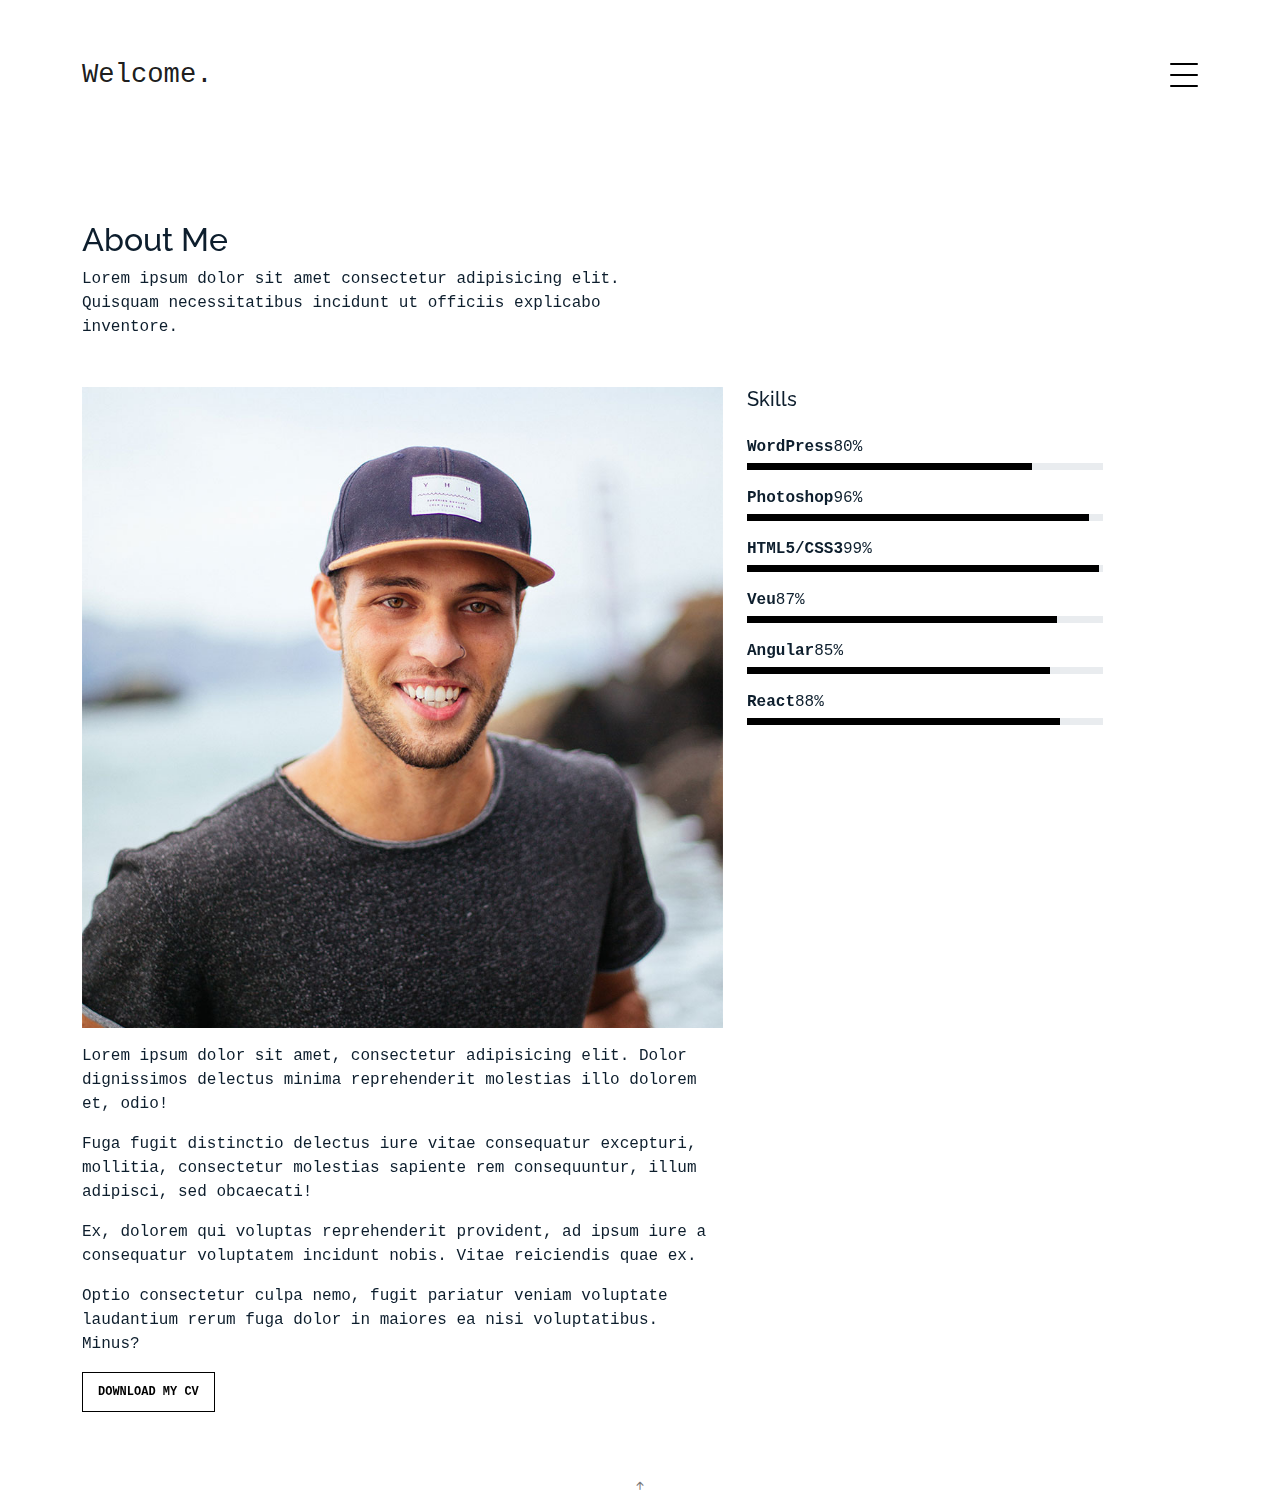
==== about.html @ fb6b013c "New Start" ====
<!DOCTYPE html>
<html lang="en">

<head>
  <meta charset="utf-8">
  <meta content="width=device-width, initial-scale=1.0" name="viewport">

  <title>Dat Luu Portfolio - About</title>
  <meta content="" name="description">
  <meta content="" name="keywords">

  <!-- Favicons -->
  <link href="assets/img/favicon.png" rel="icon">
  <link href="assets/img/apple-touch-icon.png" rel="apple-touch-icon">

  <!-- Google Fonts -->
  <link href="https://fonts.googleapis.com/css?family=https://fonts.googleapis.com/css?family=Inconsolata:400,500,600,700|Raleway:400,400i,500,500i,600,600i,700,700i" rel="stylesheet">

  <!-- Vendor CSS Files -->
  <link href="assets/vendor/aos/aos.css" rel="stylesheet">
  <link href="assets/vendor/bootstrap/css/bootstrap.min.css" rel="stylesheet">
  <link href="assets/vendor/bootstrap-icons/bootstrap-icons.css" rel="stylesheet">
  <link href="assets/vendor/swiper/swiper-bundle.min.css" rel="stylesheet">

  <!-- Template Main CSS File -->
  <link href="assets/css/style.css" rel="stylesheet">

  <!-- =======================================================
  * Template Name: MyPortfolio - v4.1.0
  * Template URL: https://bootstrapmade.com/myportfolio-bootstrap-portfolio-website-template/
  * Author: BootstrapMade.com
  * License: https://bootstrapmade.com/license/
  ======================================================== -->
</head>

<body>

  <!-- ======= Navbar ======= -->
  <div class="collapse navbar-collapse custom-navmenu" id="main-navbar">
    <div class="container py-2 py-md-5">
      <div class="row align-items-start">
        <div class="col-md-2">
          <ul class="custom-menu">
            <li><a href="index.html">Home</a></li>
            <li class="active"><a href="about.html">About Me</a></li>
            <!--<li><a href="services.html">Services</a></li>
            <li><a href="works.html">Works</a></li>-->
            <li><a href="contact.html">Contact</a></li>
          </ul>
        </div>
      </div>

    </div>
  </div>

  <nav class="navbar navbar-light custom-navbar">
    <div class="container">
      <a class="navbar-brand" href="index.html">Welcome.</a>
      <a href="#" class="burger" data-bs-toggle="collapse" data-bs-target="#main-navbar">
        <span></span>
      </a>
    </div>
  </nav>

  <main id="main">

    <section class="section pb-5">
      <div class="container">
        <div class="row mb-5 align-items-end">
          <div class="col-md-6" data-aos="fade-up">

            <h2>About Me</h2>
            <p class="mb-0">Lorem ipsum dolor sit amet consectetur adipisicing elit. Quisquam necessitatibus incidunt ut
              officiis explicabo inventore.</p>
          </div>

        </div>

        <div class="row">
          <div class="col-md-4 ml-auto order-2" data-aos="fade-up">
            <h3 class="h3 mb-4">Skills</h3>
            <ul class="list-unstyled">
              <li class="mb-3">
                <div class="d-flex mb-1">
                  <strong>WordPress</strong>
                  <span class="ml-auto">80%</span>
                </div>
                <div class="progress custom-progress">
                  <div class="progress-bar" role="progressbar" style="width: 80%" aria-valuenow="80" aria-valuemin="0" aria-valuemax="100"></div>
                </div>
              </li>
              <li class="mb-3">
                <div class="d-flex mb-1">
                  <strong>Photoshop</strong>
                  <span class="ml-auto">96%</span>
                </div>
                <div class="progress custom-progress">
                  <div class="progress-bar" role="progressbar" style="width: 96%" aria-valuenow="96" aria-valuemin="0" aria-valuemax="100"></div>
                </div>
              </li>
              <li class="mb-3">
                <div class="d-flex mb-1">
                  <strong>HTML5/CSS3</strong>
                  <span class="ml-auto">99%</span>
                </div>
                <div class="progress custom-progress">
                  <div class="progress-bar" role="progressbar" style="width: 99%" aria-valuenow="99" aria-valuemin="0" aria-valuemax="100"></div>
                </div>
              </li>
              <li class="mb-3">
                <div class="d-flex mb-1">
                  <strong>Veu</strong>
                  <span class="ml-auto">87%</span>
                </div>
                <div class="progress custom-progress">
                  <div class="progress-bar" role="progressbar" style="width: 87%" aria-valuenow="87" aria-valuemin="0" aria-valuemax="100"></div>
                </div>
              </li>
              <li class="mb-3">
                <div class="d-flex mb-1">
                  <strong>Angular</strong>
                  <span class="ml-auto">85%</span>
                </div>
                <div class="progress custom-progress">
                  <div class="progress-bar" role="progressbar" style="width: 85%" aria-valuenow="85" aria-valuemin="0" aria-valuemax="100"></div>
                </div>
              </li>
              <li class="mb-3">
                <div class="d-flex mb-1">
                  <strong>React</strong>
                  <span class="ml-auto">88%</span>
                </div>
                <div class="progress custom-progress">
                  <div class="progress-bar" role="progressbar" style="width: 88%" aria-valuenow="88" aria-valuemin="0" aria-valuemax="100"></div>
                </div>
              </li>
            </ul>
          </div>

          <div class="col-md-7 mb-5 mb-md-0" data-aos="fade-up">
            <p><img src="assets/img/person_1_sq.jpg" alt="Image" class="img-fluid"></p>
            <p>Lorem ipsum dolor sit amet, consectetur adipisicing elit. Dolor dignissimos delectus minima reprehenderit
              molestias illo dolorem et, odio!</p>
            <p>Fuga fugit distinctio delectus iure vitae consequatur excepturi, mollitia, consectetur molestias sapiente
              rem consequuntur, illum adipisci, sed obcaecati!</p>
            <p>Ex, dolorem qui voluptas reprehenderit provident, ad ipsum iure a consequatur voluptatem incidunt nobis.
              Vitae reiciendis quae ex.</p>
            <p>Optio consectetur culpa nemo, fugit pariatur veniam voluptate laudantium rerum fuga dolor in maiores ea
              nisi voluptatibus. Minus?</p>
            <p><a href="#" class="readmore">Download my CV</a></p>
          </div>

        </div>

      </div>

    </section>

  </main><!-- End #main -->

  <a href="#" class="back-to-top d-flex align-items-center justify-content-center"><i class="bi bi-arrow-up-short"></i></a>

  <!-- Vendor JS Files -->
  <script src="assets/vendor/aos/aos.js"></script>
  <script src="assets/vendor/bootstrap/js/bootstrap.bundle.min.js"></script>
  <script src="assets/vendor/isotope-layout/isotope.pkgd.min.js"></script>
  <script src="assets/vendor/php-email-form/validate.js"></script>
  <script src="assets/vendor/swiper/swiper-bundle.min.js"></script>

  <!-- Template Main JS File -->
  <script src="assets/js/main.js"></script>

</body>

</html>
---- assets/css/style.css ----
/**
* Template Name: MyPortfolio - v4.1.0
* Template URL: https://bootstrapmade.com/myportfolio-bootstrap-portfolio-website-template/
* Author: BootstrapMade.com
* License: https://bootstrapmade.com/license/
*/

/*--------------------------------------------------------------
# General
--------------------------------------------------------------*/
body {
  font-family: "Inconsolata", monospace;
  color: #0d1e2d;
}

a {
  color: #777;
  text-decoration: none;
}

a:hover {
  color: #000;
}

h1, h2, h3, h4, h5, h6, .font-heading {
  font-family: "Raleway", sans-serif;
}

.section {
  padding: 7rem 0;
}

.filters a {
  text-decoration: none;
  color: #000;
  display: inline-block;
  padding-left: 10px;
  padding-right: 10px;
  position: relative;
}

.filters a:hover, .filters a:focus, .filters a:active {
  text-decoration: none;
}

.filters a:hover:before {
  content: "";
  position: absolute;
  left: 10px;
  right: 10px;
  bottom: 0;
  height: 1px;
  background-color: #000;
}

.filters a.active {
  color: #000;
}

.filters a.active:before {
  content: "";
  position: absolute;
  left: 10px;
  right: 10px;
  bottom: 0;
  height: 1px;
  background-color: #000;
}

.item {
  border: none;
  margin-bottom: 30px;
}

.item .item-wrap {
  display: block;
  position: relative;
  overflow: hidden;
}

.item .item-wrap:after {
  z-index: 2;
  position: absolute;
  content: "";
  top: 0;
  left: 0;
  right: 0;
  bottom: 0;
  background: rgba(0, 0, 0, 0.4);
  visibility: hidden;
  opacity: 0;
  transition: .3s all ease-in-out;
}

.item .item-wrap img {
  transition: .3s transform ease;
  transform: scale(1);
}

.item .item-wrap > .work-info {
  position: absolute;
  top: 50%;
  width: 100%;
  text-align: center;
  z-index: 3;
  transform: translateY(-50%);
  color: #fff;
  opacity: 0;
  visibility: hidden;
  margin-top: 20px;
  transition: .3s all ease;
}

.item .item-wrap > .work-info h3 {
  font-size: 20px;
  margin-bottom: 0;
}

.item .item-wrap > .work-info span {
  font-size: 14px;
  text-transform: uppercase;
  letter-spacing: .2rem;
}

.item .item-wrap:hover {
  text-decoration: none;
}

.item .item-wrap:hover img {
  transform: scale(1.05);
}

.item .item-wrap:hover:after {
  opacity: 1;
  visibility: visible;
}

.item .item-wrap:hover .work-info {
  margin-top: 0px;
  opacity: 1;
  visibility: visible;
}

.testimonial-wrap {
  padding: 50px 50px 80px 50px;
  background: #eceff2;
}

.testimonial-wrap .testimonial {
  text-align: center;
  max-width: 500px;
  margin: 0 auto;
}

.testimonial-wrap .testimonial img {
  border-radius: 50%;
  width: 120px;
  margin: 0 auto 30px auto;
}

.testimonial-wrap .testimonial blockquote p {
  font-size: 20px;
}

.h3 {
  font-size: 20px;
}

.h4 {
  font-size: 16px;
}

.heading {
  font-size: 28px;
}

.readmore {
  display: inline-block;
  border: 1px solid #000;
  padding: 10px 15px;
  font-size: 12px;
  text-transform: uppercase;
  color: #000;
  transition: .2s all ease;
  font-weight: 700;
}

.readmore:active, .readmore:focus, .readmore:hover {
  outline: none;
}

.readmore:hover {
  color: #fff;
  text-decoration: none;
  background: #000;
}

.testimonials-slider .swiper-pagination {
  margin-top: -60px;
  position: relative;
}

.testimonials-slider .swiper-pagination .swiper-pagination-bullet {
  width: 12px;
  height: 12px;
  background-color: rgba(13, 30, 45, 0.3);
  opacity: 1;
}

.testimonials-slider .swiper-pagination .swiper-pagination-bullet-active {
  background-color: rgba(13, 30, 45, 0.6);
}

.sticky-content {
  position: sticky;
  position: -webkit-sticky;
  top: 0;
  /* required */
}

.list-line li {
  margin-bottom: 10px;
  position: relative;
  padding-left: 30px;
}

.list-line li:before {
  content: "";
  position: absolute;
  left: 0;
  top: .7rem;
  width: 10px;
  height: 2px;
  background: #000;
}

.form-control {
  border-radius: 0;
  background: #f8f9fa;
  border: 1px solid transparent;
  padding-top: 10px !important;
  padding-bottom: 10px !important;
}

.form-control:active, .form-control:focus {
  background: #eff1f4;
  outline: none;
  box-shadow: none;
  border: 1px solid transparent;
}

.custom-progress {
  height: 7px;
  border-radius: 0;
}

.custom-progress .progress-bar {
  background: #000;
}

/* Services */
.services i {
  font-size: 40px;
}

.services h4 {
  padding-top: 10px;
}

/* Contact Form */
.php-email-form .error-message {
  display: none;
  color: #fff;
  background: #ed3c0d;
  text-align: left;
  padding: 15px;
  font-weight: 600;
}

.php-email-form .error-message br + br {
  margin-top: 25px;
}

.php-email-form .sent-message {
  display: none;
  color: #fff;
  background: #18d26e;
  text-align: center;
  padding: 15px;
  font-weight: 600;
}

.php-email-form .loading {
  display: none;
  background: #fff;
  text-align: center;
  padding: 15px;
}

.php-email-form .loading:before {
  content: "";
  display: inline-block;
  border-radius: 50%;
  width: 24px;
  height: 24px;
  margin: 0 10px -6px 0;
  border: 3px solid #18d26e;
  border-top-color: #eee;
  -webkit-animation: animate-loading 1s linear infinite;
  animation: animate-loading 1s linear infinite;
}

@-webkit-keyframes animate-loading {
  0% {
    transform: rotate(0deg);
  }
  100% {
    transform: rotate(360deg);
  }
}

@keyframes animate-loading {
  0% {
    transform: rotate(0deg);
  }
  100% {
    transform: rotate(360deg);
  }
}

/*--------------------------------------------------------------
# Header
--------------------------------------------------------------*/
/* Custom Navmenu */
.custom-navmenu {
  background: #0d1e2d;
}

.custom-navmenu .custom-menu, .custom-navmenu .custom-menu li {
  padding: 0;
  margin: 0;
  list-style: none;
}

.custom-navmenu .custom-menu li {
  margin-bottom: 0;
  font-size: 20px;
}

.custom-navmenu .custom-menu li a {
  color: #fff;
  padding: 10px 0 !important;
}

.custom-navmenu .custom-menu li a:hover {
  text-decoration: none;
}

.custom-navmenu .custom-menu li.active a {
  text-decoration: underline;
}

.custom-navmenu h3 {
  font-size: 20px;
  color: #fff;
}

.custom-navmenu p {
  color: rgba(255, 255, 255, 0.6);
}

.custom-navmenu a {
  color: rgba(255, 255, 255, 0.7);
}

.custom-navmenu a:hover {
  color: #fff;
}

/* Custom Navbar */
.custom-navbar {
  padding-top: 50px;
  width: 100%;
}

@media (max-width: 780px) {
  .custom-navbar > .container {
    padding-right: 0;
    padding-left: 0;
  }
}

.custom-navbar .navbar-brand {
  font-size: 1.7rem;
}

/* Burger */
.burger {
  width: 28px;
  height: 32px;
  cursor: pointer;
  position: relative;
}

.burger:before, .burger span, .burger:after {
  width: 100%;
  height: 2px;
  display: block;
  background: #000;
  border-radius: 2px;
  position: absolute;
  opacity: 1;
}

.burger:before, .burger:after {
  transition: top 0.35s cubic-bezier(0.23, 1, 0.32, 1), transform 0.35s cubic-bezier(0.23, 1, 0.32, 1), opacity 0.35s cubic-bezier(0.23, 1, 0.32, 1), background-color 1.15s cubic-bezier(0.86, 0, 0.07, 1);
  -webkit-transition: top 0.35s cubic-bezier(0.23, 1, 0.32, 1), -webkit-transform 0.35s cubic-bezier(0.23, 1, 0.32, 1), opacity 0.35s cubic-bezier(0.23, 1, 0.32, 1), background-color 1.15s cubic-bezier(0.86, 0, 0.07, 1);
  content: "";
}

.burger:before {
  top: 4px;
}

.burger span {
  top: 15px;
}

.burger:after {
  top: 26px;
}

/* Hover */
.burger:hover:before {
  top: 7px;
}

.burger:hover:after {
  top: 23px;
}

/* Click */
.burger.active span {
  opacity: 0;
}

.burger.active:before, .burger.active:after {
  top: 40%;
}

.burger.active:before {
  transform: rotate(45deg);
}

.burger.active:after {
  transform: rotate(-45deg);
}

.burger:focus {
  outline: none;
}

/*--------------------------------------------------------------
# Footer
--------------------------------------------------------------*/
.footer {
  padding: 0 0 4rem 0;
}

.footer a {
  color: #000;
}

.social a {
  display: inline-block;
  width: 50px;
  height: 50px;
  border-radius: 50%;
  background: #f8f9fa;
  position: relative;
  text-align: center;
  color: #0d1e2d;
}

.social a span {
  display: inline-block;
  left: 50%;
  position: absolute;
  top: 50%;
  transform: translate(-50%, -50%);
}

.social a:hover {
  color: #000;
}
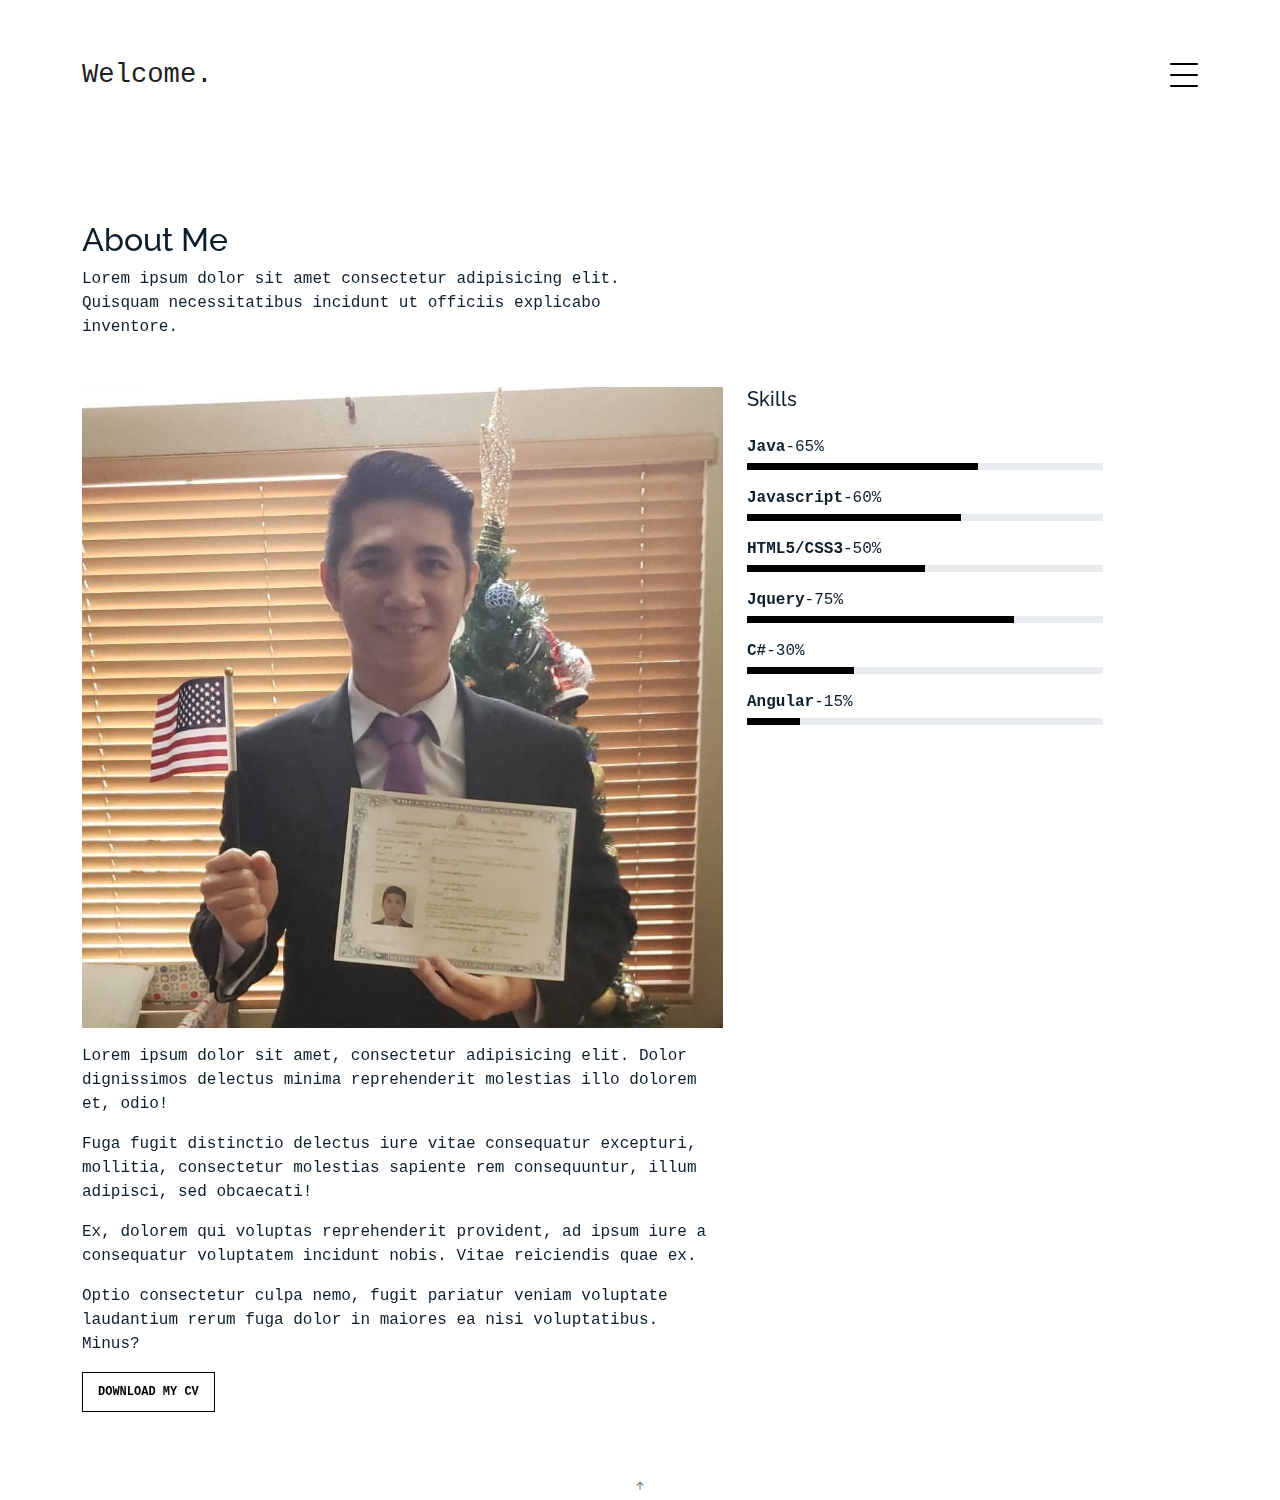
==== commit 69fe5629: "1" ====
--- a/about.html
+++ b/about.html
@@ -82,63 +82,63 @@
             <ul class="list-unstyled">
               <li class="mb-3">
                 <div class="d-flex mb-1">
-                  <strong>WordPress</strong>
-                  <span class="ml-auto">80%</span>
+                  <strong>Java</strong>
+                  <span class="ml-auto">-65%</span>
                 </div>
                 <div class="progress custom-progress">
-                  <div class="progress-bar" role="progressbar" style="width: 80%" aria-valuenow="80" aria-valuemin="0" aria-valuemax="100"></div>
+                  <div class="progress-bar" role="progressbar" style="width: 65%" aria-valuenow="65" aria-valuemin="0" aria-valuemax="100"></div>
                 </div>
               </li>
               <li class="mb-3">
                 <div class="d-flex mb-1">
-                  <strong>Photoshop</strong>
-                  <span class="ml-auto">96%</span>
+                  <strong>Javascript</strong>
+                  <span class="ml-auto">-60%</span>
                 </div>
                 <div class="progress custom-progress">
-                  <div class="progress-bar" role="progressbar" style="width: 96%" aria-valuenow="96" aria-valuemin="0" aria-valuemax="100"></div>
+                  <div class="progress-bar" role="progressbar" style="width: 60%" aria-valuenow="60" aria-valuemin="0" aria-valuemax="100"></div>
                 </div>
               </li>
               <li class="mb-3">
                 <div class="d-flex mb-1">
                   <strong>HTML5/CSS3</strong>
-                  <span class="ml-auto">99%</span>
+                  <span class="ml-auto">-50%</span>
                 </div>
                 <div class="progress custom-progress">
-                  <div class="progress-bar" role="progressbar" style="width: 99%" aria-valuenow="99" aria-valuemin="0" aria-valuemax="100"></div>
+                  <div class="progress-bar" role="progressbar" style="width: 50%" aria-valuenow="50" aria-valuemin="0" aria-valuemax="100"></div>
                 </div>
               </li>
               <li class="mb-3">
                 <div class="d-flex mb-1">
-                  <strong>Veu</strong>
-                  <span class="ml-auto">87%</span>
+                  <strong>Jquery</strong>
+                  <span class="ml-auto">-75%</span>
                 </div>
                 <div class="progress custom-progress">
-                  <div class="progress-bar" role="progressbar" style="width: 87%" aria-valuenow="87" aria-valuemin="0" aria-valuemax="100"></div>
+                  <div class="progress-bar" role="progressbar" style="width: 75%" aria-valuenow="75" aria-valuemin="0" aria-valuemax="100"></div>
+                </div>
+              </li>
+              <li class="mb-3">
+                <div class="d-flex mb-1">
+                  <strong>C#</strong>
+                  <span class="ml-auto">-30%</span>
+                </div>
+                <div class="progress custom-progress">
+                  <div class="progress-bar" role="progressbar" style="width: 30%" aria-valuenow="30" aria-valuemin="0" aria-valuemax="100"></div>
                 </div>
               </li>
               <li class="mb-3">
                 <div class="d-flex mb-1">
                   <strong>Angular</strong>
-                  <span class="ml-auto">85%</span>
+                  <span class="ml-auto">-15%</span>
                 </div>
                 <div class="progress custom-progress">
-                  <div class="progress-bar" role="progressbar" style="width: 85%" aria-valuenow="85" aria-valuemin="0" aria-valuemax="100"></div>
-                </div>
-              </li>
-              <li class="mb-3">
-                <div class="d-flex mb-1">
-                  <strong>React</strong>
-                  <span class="ml-auto">88%</span>
-                </div>
-                <div class="progress custom-progress">
-                  <div class="progress-bar" role="progressbar" style="width: 88%" aria-valuenow="88" aria-valuemin="0" aria-valuemax="100"></div>
+                  <div class="progress-bar" role="progressbar" style="width: 15%" aria-valuenow="15" aria-valuemin="0" aria-valuemax="100"></div>
                 </div>
               </li>
             </ul>
           </div>
 
           <div class="col-md-7 mb-5 mb-md-0" data-aos="fade-up">
-            <p><img src="assets/img/person_1_sq.jpg" alt="Image" class="img-fluid"></p>
+            <p><img src="assets/img/My_Profile.jpg" alt="Image" class="img-fluid"></p>
             <p>Lorem ipsum dolor sit amet, consectetur adipisicing elit. Dolor dignissimos delectus minima reprehenderit
               molestias illo dolorem et, odio!</p>
             <p>Fuga fugit distinctio delectus iure vitae consequatur excepturi, mollitia, consectetur molestias sapiente
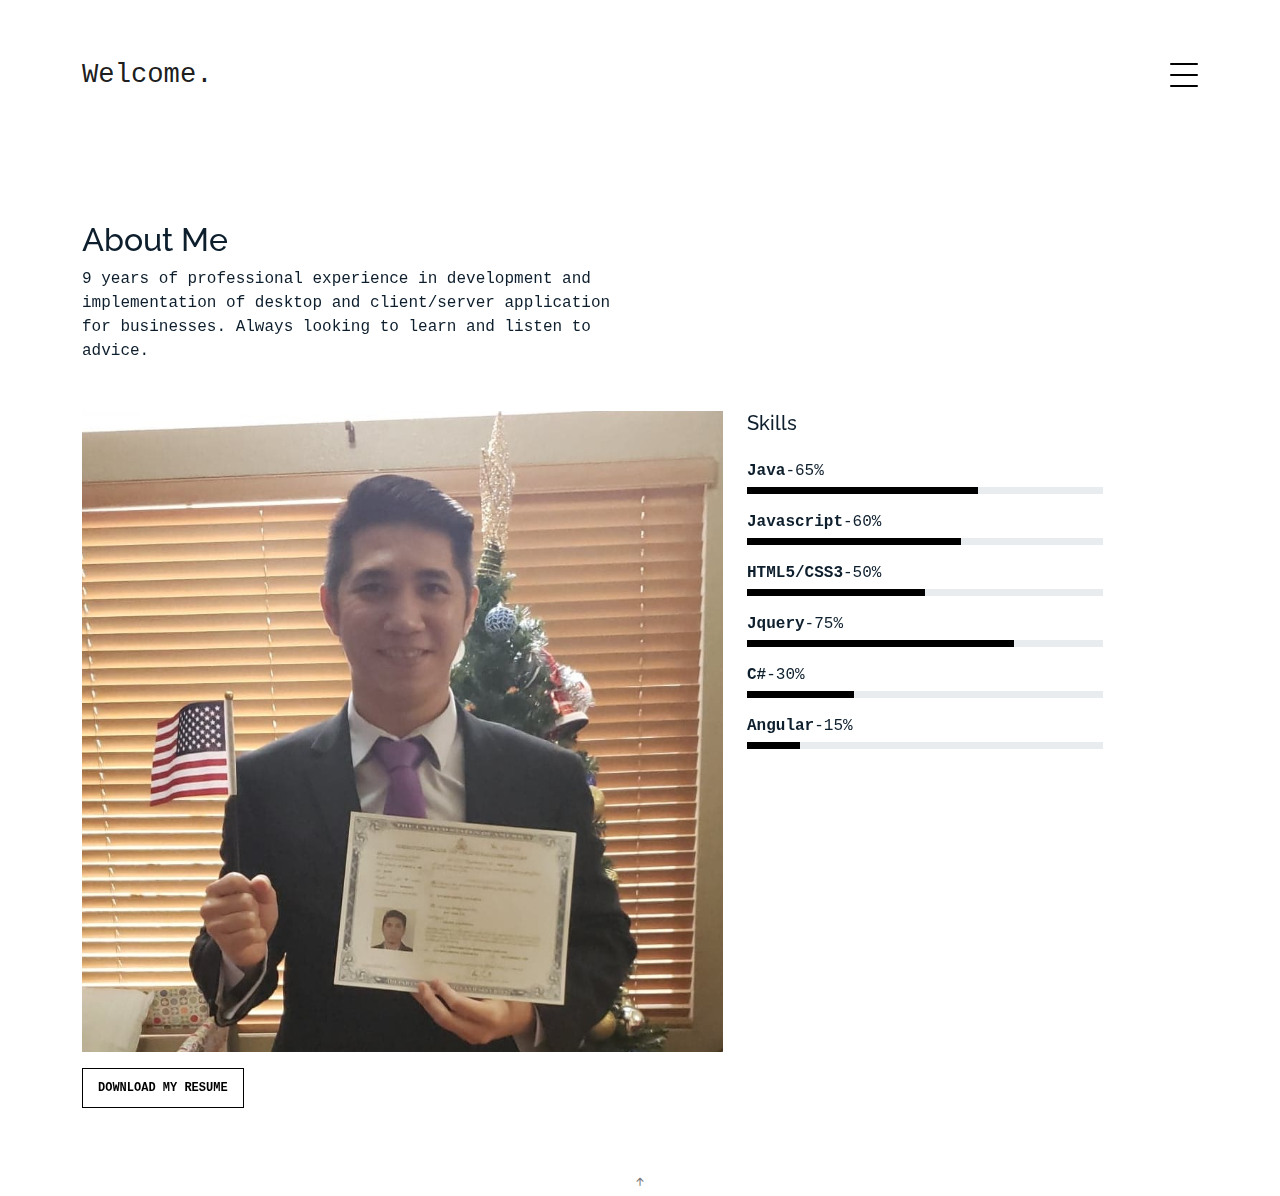
==== commit f5847f56: "3" ====
--- a/about.html
+++ b/about.html
@@ -70,8 +70,7 @@
           <div class="col-md-6" data-aos="fade-up">
 
             <h2>About Me</h2>
-            <p class="mb-0">Lorem ipsum dolor sit amet consectetur adipisicing elit. Quisquam necessitatibus incidunt ut
-              officiis explicabo inventore.</p>
+            <p class="mb-0">9 years of professional experience in development and implementation of desktop and client/server application for businesses. Always looking to learn and listen to advice.</p>
           </div>
 
         </div>
@@ -139,15 +138,7 @@
 
           <div class="col-md-7 mb-5 mb-md-0" data-aos="fade-up">
             <p><img src="assets/img/My_Profile.jpg" alt="Image" class="img-fluid"></p>
-            <p>Lorem ipsum dolor sit amet, consectetur adipisicing elit. Dolor dignissimos delectus minima reprehenderit
-              molestias illo dolorem et, odio!</p>
-            <p>Fuga fugit distinctio delectus iure vitae consequatur excepturi, mollitia, consectetur molestias sapiente
-              rem consequuntur, illum adipisci, sed obcaecati!</p>
-            <p>Ex, dolorem qui voluptas reprehenderit provident, ad ipsum iure a consequatur voluptatem incidunt nobis.
-              Vitae reiciendis quae ex.</p>
-            <p>Optio consectetur culpa nemo, fugit pariatur veniam voluptate laudantium rerum fuga dolor in maiores ea
-              nisi voluptatibus. Minus?</p>
-            <p><a href="#" class="readmore">Download my CV</a></p>
+            <p><a href="/assets/Dat_Luu_Resume_SM.pdf" download="resume" class="readmore">Download my Resume</a></p>
           </div>
 
         </div>
